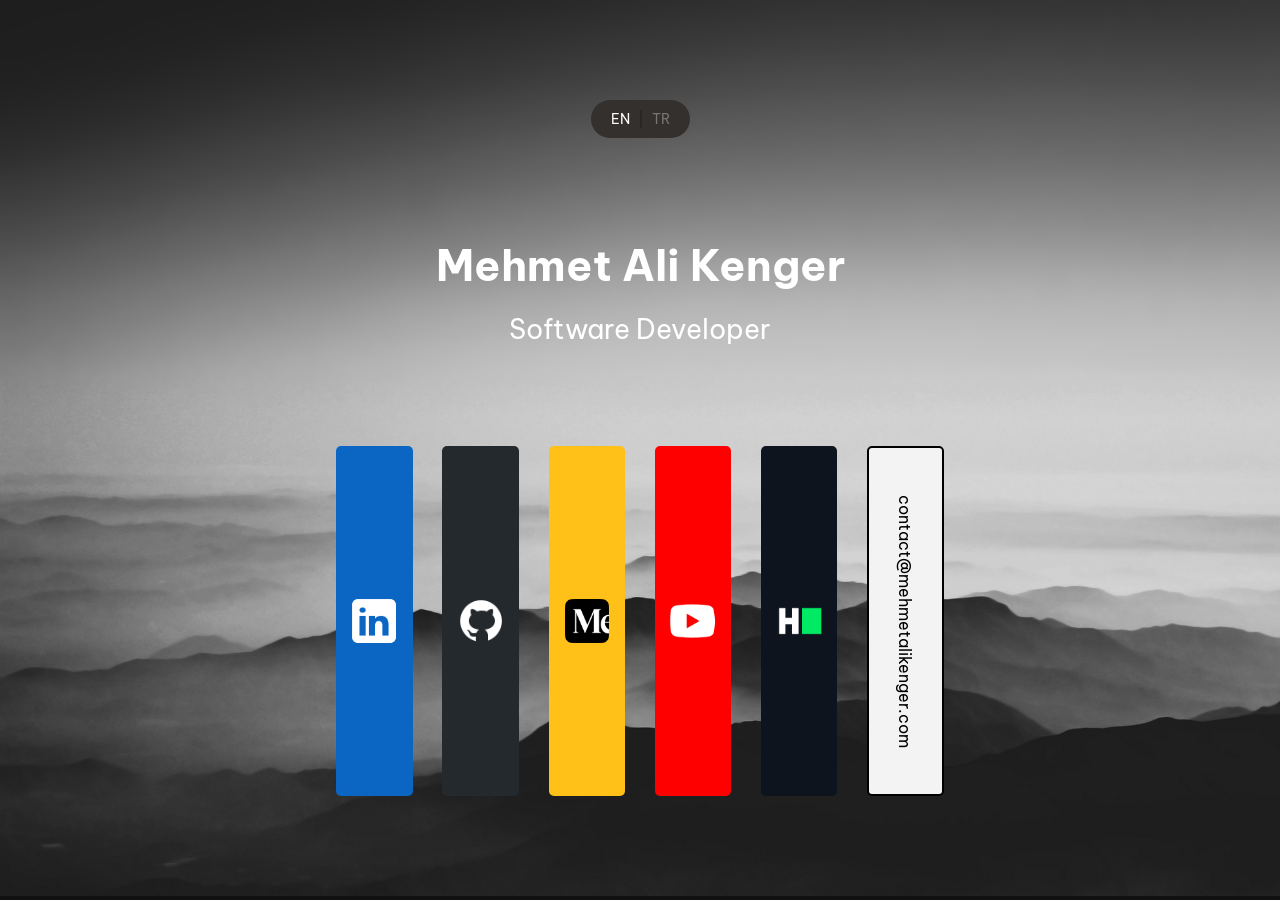
==== index.html @ 7507e198 "initial commit" ====
<!DOCTYPE html>
<html lang="en">
  <head>
    <meta charset="UTF-8" />
    <meta name="viewport" content="width=device-width, initial-scale=1.0" />
    <meta
      name="description"
      content="Mehmet Ali Kenger is a computer engineering student who is passionate about software development."
    />
    <meta name="google" content="notranslate" />
    <link rel="canonical" href="https://mehmetalikenger.com/" />
    <link
      rel="alternate"
      href="https://mehmetalikenger.com/"
      hreflang="en-US"
    />
    <link
      rel="alternate"
      href="https://mehmetalikenger.com/tr/"
      hreflang="tr-TR"
    />
    <link
      rel="icon"
      href="https://mehmetalikenger.com/favicon.ico"
      type="image/x-icon"
    />
    <link rel="stylesheet" href="css/style.css" />
    <title>Mehmet Ali Kenger</title>
  </head>
  <body>
    <main>
      <div class="lang">
        <div class="lang-btn">
          <p>EN</p>
          <div class="lang-btn-line"></div>
          <a href="tr/index.html">TR</a>
        </div>
      </div>
      <div class="info-container">
        <h1>Mehmet Ali Kenger</h1>
        <p class="title">Software Developer</p>
      </div>
      <div class="links-container">
        <div class="link-btn linkedin">
          <a
            href="https://www.linkedin.com/in/mehmetalikenger/"
            target="_blank"
          >
            <img src="images/logos/linkedin.png" alt="linkedin-logo" />
          </a>
        </div>
        <div class="link-btn github">
          <a href="https://github.com/mehmetalikenger" target="_blank">
            <img src="images/logos/github.png" alt="github-logo" />
          </a>
        </div>
        <div class="link-btn medium">
          <a href="https://medium.com/@kengermehmetali" target="_blank">
            <img src="images/logos/medium.png" alt="medium-logo" />
          </a>
        </div>
        <div class="link-btn youtube">
          <a href="https://www.youtube.com/@kengermehmetali" target="_blank">
            <img src="images/logos/youtube.png" alt="youtube-logo" />
          </a>
        </div>
        <div class="link-btn hackerrank">
          <a
            href="https://www.hackerrank.com/profile/kengermehmetali"
            target="_blank"
          >
            <img src="images/logos/hackerrank.png" alt="hackerrank-logo" />
          </a>
        </div>
        <div class="link-btn mail">
          <a href="mailto:contact@mehmetalikenger.com">
            contact@mehmetalikenger.com
          </a>
        </div>
      </div>
    </main>
  </body>
</html>
---- css/style.css ----
@import url("https://fonts.googleapis.com/css2?family=Be+Vietnam+Pro:ital,wght@0,100;0,200;0,300;0,400;0,500;0,600;0,700;0,800;0,900;1,100;1,200;1,300;1,400;1,500;1,600;1,700;1,800;1,900&display=swap");

* {
  margin: 0;
  padding: 0;
  box-sizing: border-box;
}

html {
  color-scheme: dark;
}

body {
  background-color: #111111;
  font-family: "Be Vietnam Pro", sans-serif;
  background-image: url("../images/bg5.png");
  background-size: cover;
  background-repeat: no-repeat;
}

main {
  width: 100%;
  padding: 0 30px;
  padding-bottom: 100px;
}

.lang {
  width: 100%;
  display: flex;
  justify-content: center;
  margin-top: 50px;
}

.lang-btn {
  background-color: #33302d;
  display: flex;
  padding: 10px 20px;
  border-radius: 20px;
  font-size: 0.9rem;
}

.lang-btn p {
  color: #fff;
  cursor: pointer;
}

.lang-btn-line {
  width: 2px;
  margin: 0 10px;
  background-color: #292724;
  border-radius: 2px;
}

.lang-btn a {
  color: #787575;
  text-decoration: none;
}

.info-container {
  width: 100%;
  display: flex;
  flex-direction: column;
  align-items: center;
  margin-top: 80px;
}

.info-container h1 {
  color: #fff;
}

.info-container .title {
  color: #fff;
  font-size: 1.2rem;
  margin-top: 20px;
}

.info-container p {
  font-size: 0.9rem;
  margin-top: 40px;
  text-align: center;
}

.links-container {
  margin: 0 auto;
  margin-top: 60px;
  width: 80%;
}

.link-btn {
  width: 100%;
  border-radius: 5px;
}

.link-btn:not(:first-child) {
  margin-top: 20px;
}

.link-btn a {
  height: 100%;
  display: flex;
  justify-content: center;
  align-items: center;
  padding: 5px 0;
}

.link-btn a img {
  width: 40px;
}

.linkedin {
  background-color: #0a66c2;
}

.github {
  background-color: #24292e;
}

.medium {
  background-color: #ffc118;
}

.youtube {
  background-color: #ff0000;
}

.hackerrank {
  background-color: #0d141e;
}

.mail {
  background-color: #f3f3f3;
  height: 50px;
  border: 2px solid #000000;
  cursor: pointer;
}

.mail a {
  color: #000000;
  text-decoration: none;
  font-size: 0.8rem;
  font-weight: 400;
}

@media only screen and (min-width: 375px) {
  .mail a {
    font-size: 0.9rem;
  }
}

@media only screen and (min-width: 412px) {
  .mail a {
    font-size: 1rem;
  }
}

@media only screen and (min-width: 768px) {
  main {
    width: 70%;
    margin: 0 auto;
  }

  .lang {
    margin-top: 100px;
  }

  .info-container {
    margin-top: 100px;
  }

  .info-container h1 {
    font-size: 2.5rem;
  }

  .info-container .title {
    font-size: 1.5rem;
  }

  .links-container {
    width: 70%;
  }
}

@media only screen and (min-width: 1024px) {
  main {
    width: 60%;
  }

  .lang {
    margin-top: 120px;
  }

  .info-container {
    margin-top: 120px;
  }

  .info-container h1 {
    font-size: 2.7rem;
  }

  .info-container .title {
    font-size: 1.7rem;
  }

  .links-container {
    width: 65%;
  }
}

@media only screen and (min-width: 1200px) {
  .lang {
    margin-top: 100px;
  }

  .info-container {
    margin-top: 100px;
  }

  .links-container {
    width: 90%;
    height: 350px;
    display: flex;
    justify-content: space-around;
    align-items: stretch;
    margin-top: 100px;
  }

  .link-btn {
    width: 12%;
    margin-top: 0 !important;
  }

  .link-btn a img {
    width: 52px;
  }

  .mail {
    height: auto;
  }

  .mail a {
    transform: rotate(90deg);
  }

  .linkedin:hover {
    background-color: #126fcc;
  }

  .github:hover {
    background-color: #282e33;
  }

  .medium:hover {
    background-color: #fdc529;
  }

  .youtube:hover {
    background-color: #fd1515;
  }

  .hackerrank:hover {
    background-color: #101720;
  }

  .mail:hover {
    background-color: #ffffff;
  }
}

@media only screen and (min-width: 1600px) {
  .links-container {
    width: 80%;
  }
}

@media only screen and (min-width: 2250px) {
  .lang {
    margin-top: 150px;
  }

  .lang-btn {
    padding: 15px 30px;
  }

  .lang-btn p {
    font-size: 1.2rem;
  }

  .lang-btn-line {
    width: 3px;
    margin: 0 15px;
    border-radius: 3px;
  }

  .lang-btn a {
    font-size: 1.2rem;
  }

  .info-container {
    margin-top: 150px;
  }

  .info-container h1 {
    font-size: 3.5rem;
  }

  .info-container .title {
    font-size: 2rem;
  }

  .info-container p {
    font-size: 1.2rem;
  }

  .links-container {
    width: 70%;
    margin-top: 120px;
  }

  .link-btn {
    width: 10%;
  }

  .link-btn a img {
    width: 60px;
  }

  .mail a {
    font-size: 1.2rem;
  }
}

@media only screen and (min-width: 3200px) {
  .lang {
    margin-top: 200px;
  }

  .lang-btn {
    padding: 20px 35px;
  }

  .lang-btn p {
    font-size: 1.3rem;
  }

  .lang-btn-line {
    width: 3px;
    margin: 0 15px;
    border-radius: 3px;
  }

  .lang-btn a {
    font-size: 1.3rem;
  }

  .info-container {
    margin-top: 180px;
  }

  .info-container h1 {
    font-size: 4.5rem;
  }

  .info-container .title {
    font-size: 3rem;
  }

  .info-container p {
    font-size: 1.4rem;
  }

  .links-container {
    width: 70%;
    margin-top: 150px;
    height: 400px;
  }

  .link-btn {
    width: 10%;
  }

  .link-btn a img {
    width: 70px;
  }

  .mail a {
    font-size: 1.3rem;
  }
}
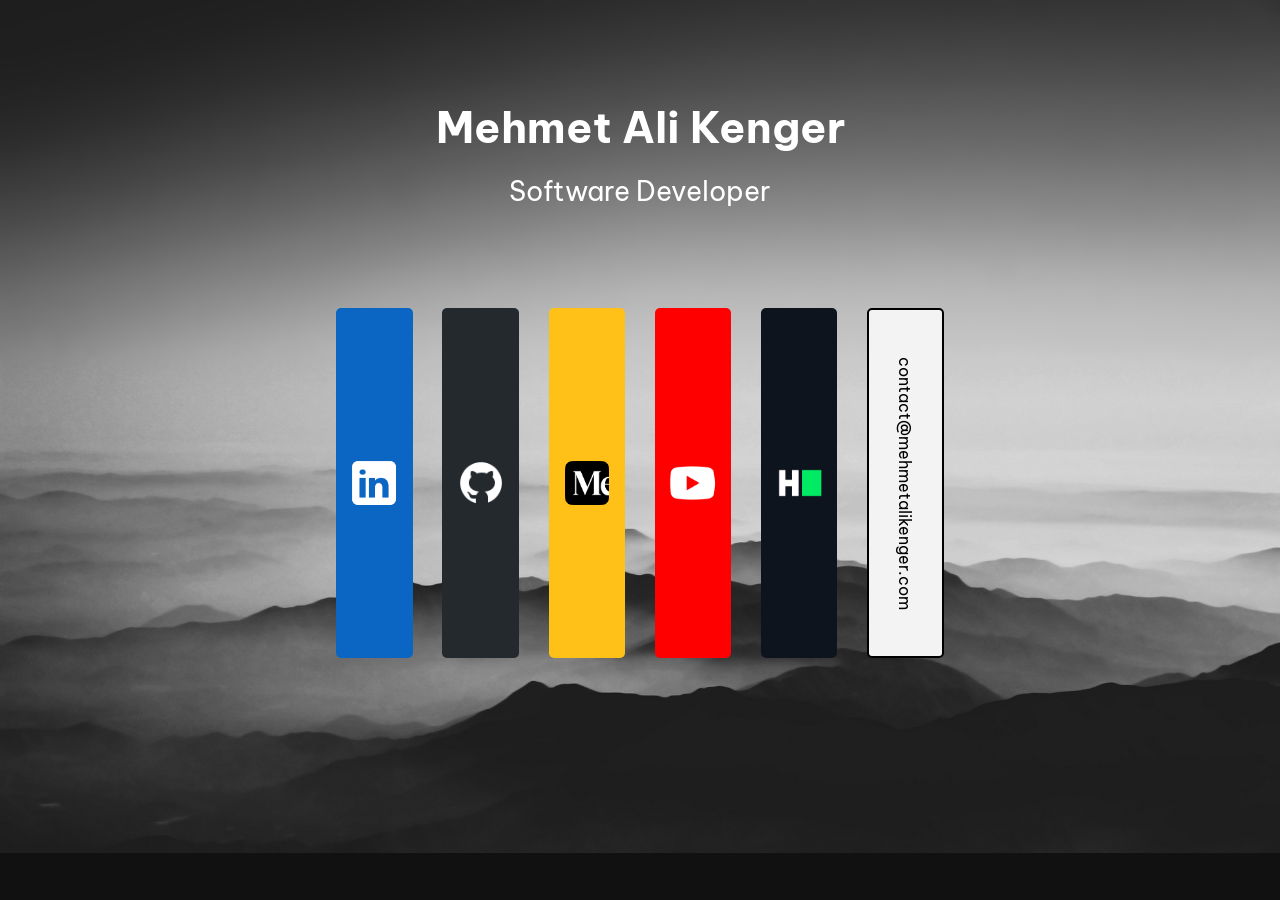
==== commit 44d4a16e: "Update index.html" ====
--- a/index.html
+++ b/index.html
@@ -29,13 +29,6 @@
   </head>
   <body>
     <main>
-      <div class="lang">
-        <div class="lang-btn">
-          <p>EN</p>
-          <div class="lang-btn-line"></div>
-          <a href="tr/index.html">TR</a>
-        </div>
-      </div>
       <div class="info-container">
         <h1>Mehmet Ali Kenger</h1>
         <p class="title">Software Developer</p>
--- a/css/style.css
+++ b/css/style.css
@@ -238,7 +238,8 @@
   }
 
   .mail a {
-    transform: rotate(90deg);
+    writing-mode: vertical-rl;
+    width: 100%;
   }
 
   .linkedin:hover {
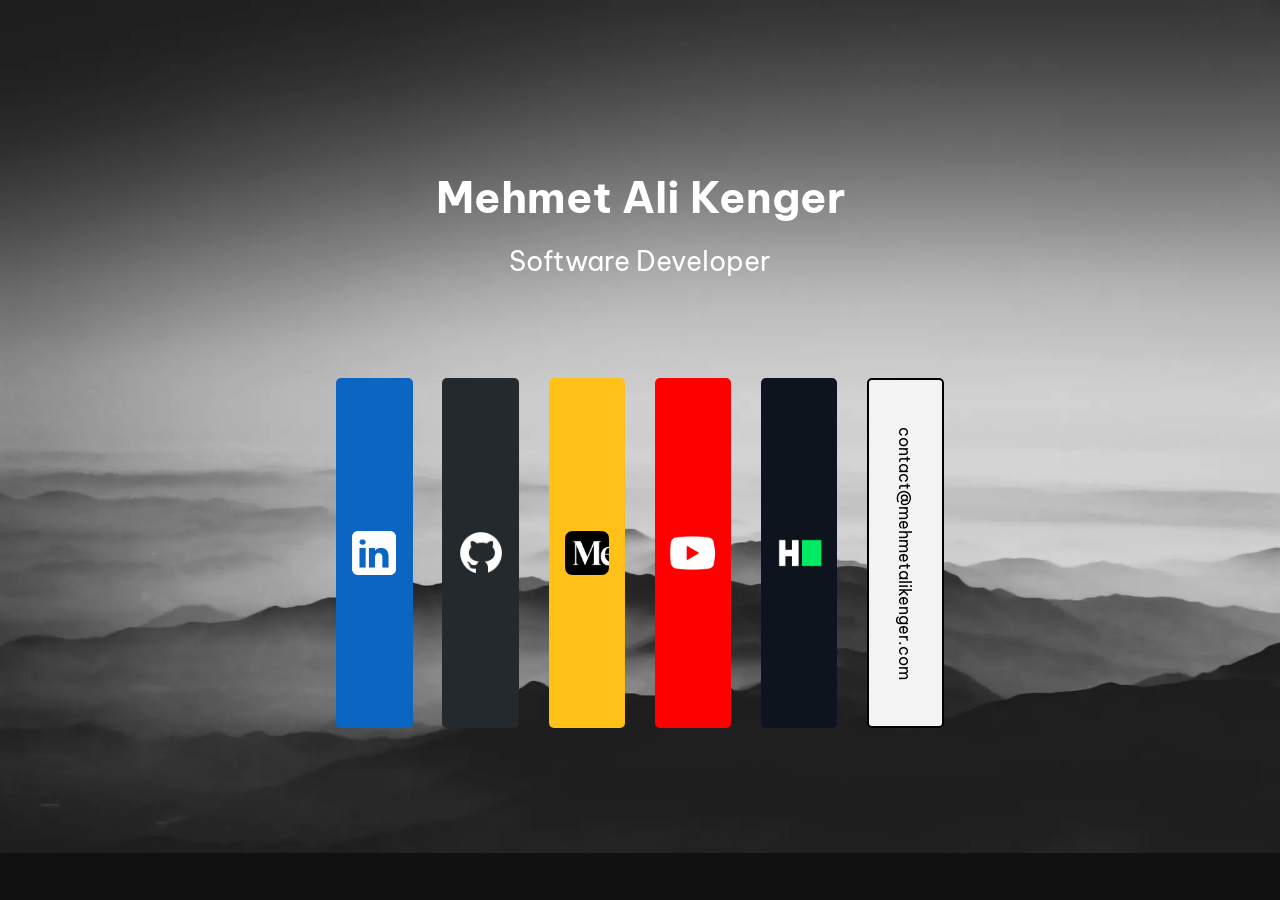
==== commit 90161451: "Update index.html" ====
--- a/index.html
+++ b/index.html
@@ -59,7 +59,7 @@
         </div>
         <div class="link-btn hackerrank">
           <a
-            href="https://www.hackerrank.com/profile/kengermehmetali"
+            href="https://www.hackerrank.com/profile/mehmetali_k"
             target="_blank"
           >
             <img src="images/logos/hackerrank.png" alt="hackerrank-logo" />
--- a/css/style.css
+++ b/css/style.css
@@ -13,15 +13,16 @@
 body {
   background-color: #111111;
   font-family: "Be Vietnam Pro", sans-serif;
-  background-image: url("../images/bg5.png");
-  background-size: cover;
+  background-image: url("../images/bg5.webp");
+  background-size: fill;
   background-repeat: no-repeat;
 }
 
 main {
   width: 100%;
   padding: 0 30px;
-  padding-bottom: 100px;
+  margin-top: 120px;
+  margin-bottom: 70px;
 }
 
 .lang {
@@ -157,6 +158,8 @@
   main {
     width: 70%;
     margin: 0 auto;
+    margin-top: 170px;
+    margin-bottom: 0;
   }
 
   .lang {
@@ -207,6 +210,11 @@
 }
 
 @media only screen and (min-width: 1200px) {
+
+  body{
+    background-size: cover;
+  }
+
   .lang {
     margin-top: 100px;
   }
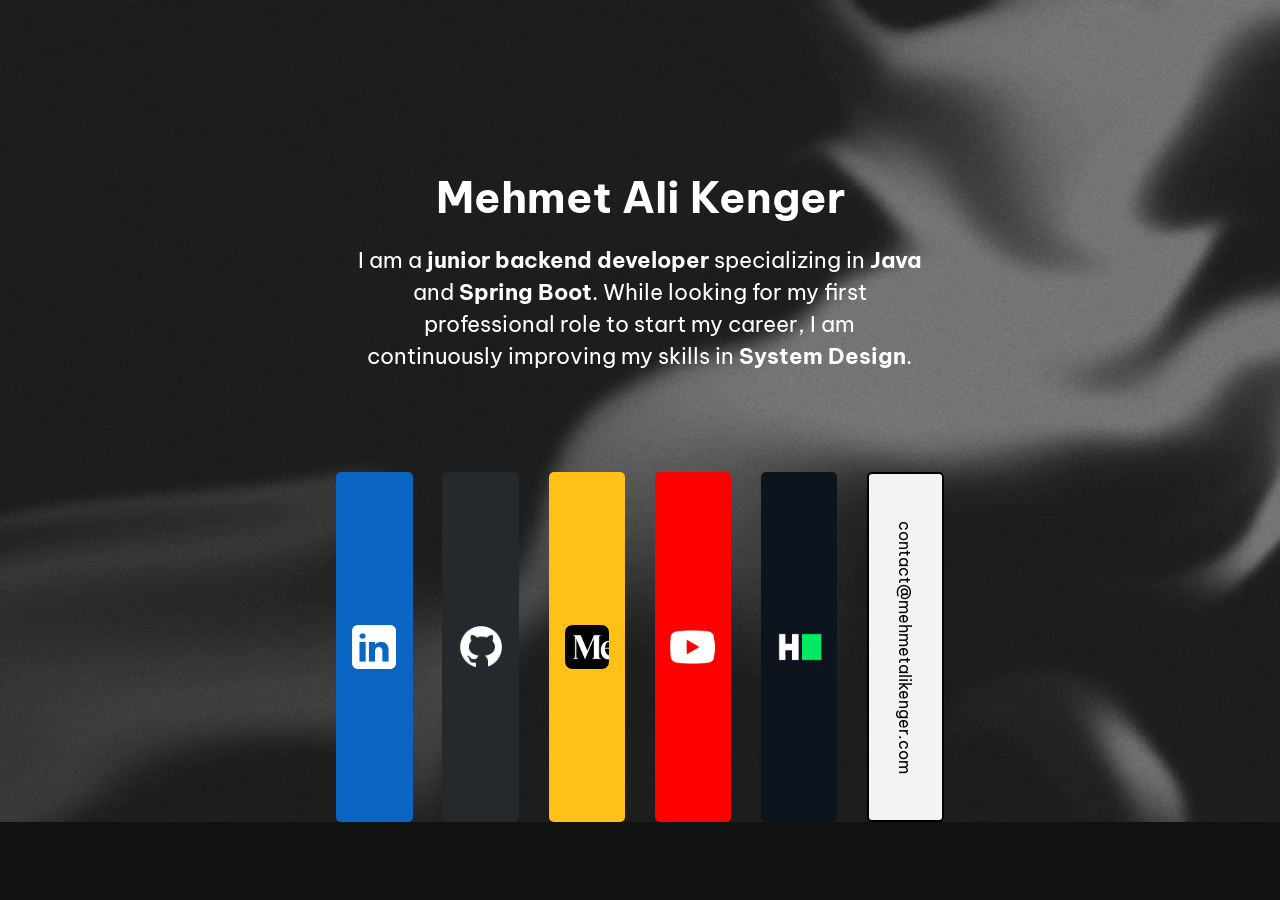
==== commit a8ae45ba: "title change" ====
--- a/index.html
+++ b/index.html
@@ -31,7 +31,8 @@
     <main>
       <div class="info-container">
         <h1>Mehmet Ali Kenger</h1>
-        <p class="title">Software Developer</p>
+        <p class="title">I am a <b>junior backend developer</b> specializing in <b>Java</b> and <b>Spring Boot</b>. While looking for my first professional role to start my career, I am continuously improving my skills in <b>System Design</b>.</p>
+        <p></p>
       </div>
       <div class="links-container">
         <div class="link-btn linkedin">
--- a/css/style.css
+++ b/css/style.css
@@ -13,7 +13,7 @@
 body {
   background-color: #111111;
   font-family: "Be Vietnam Pro", sans-serif;
-  background-image: url("../images/bg5.webp");
+  background-image: url("../images/bg.webp");
   background-size: fill;
   background-repeat: no-repeat;
 }
@@ -71,8 +71,9 @@
 
 .info-container .title {
   color: #fff;
-  font-size: 1.2rem;
+  font-size: 1rem;
   margin-top: 20px;
+  line-height: 1.3rem;
 }
 
 .info-container p {
@@ -83,7 +84,6 @@
 
 .links-container {
   margin: 0 auto;
-  margin-top: 60px;
   width: 80%;
 }
 
@@ -175,10 +175,12 @@
   }
 
   .info-container .title {
-    font-size: 1.5rem;
-  }
-
-  .links-container {
+    font-size: 1.2rem;
+    line-height: 1.7rem;
+  }
+
+  .links-container {
+    margin-top: 25px;
     width: 70%;
   }
 }
@@ -201,10 +203,12 @@
   }
 
   .info-container .title {
-    font-size: 1.7rem;
-  }
-
-  .links-container {
+    font-size: 1.4rem;
+    line-height: 2rem;
+  }
+
+  .links-container {
+    margin-top: 30px;
     width: 65%;
   }
 }
@@ -221,6 +225,10 @@
 
   .info-container {
     margin-top: 100px;
+  }
+
+  .info-container .title {
+    width: 80%;
   }
 
   .links-container {
@@ -229,7 +237,7 @@
     display: flex;
     justify-content: space-around;
     align-items: stretch;
-    margin-top: 100px;
+    margin-top: 60px;
   }
 
   .link-btn {
@@ -313,7 +321,11 @@
   }
 
   .info-container .title {
-    font-size: 2rem;
+    width: 60%;
+    font-size: 1.5rem;
+    line-height: 2.2rem;
+    margin-top: 40px;
+    
   }
 
   .info-container p {
@@ -322,7 +334,7 @@
 
   .links-container {
     width: 70%;
-    margin-top: 120px;
+    margin-top: 90px;
   }
 
   .link-btn {
@@ -370,7 +382,9 @@
   }
 
   .info-container .title {
-    font-size: 3rem;
+    font-size: 1.7rem;
+    line-height: 2.2rem;
+    margin-top: 40px;
   }
 
   .info-container p {
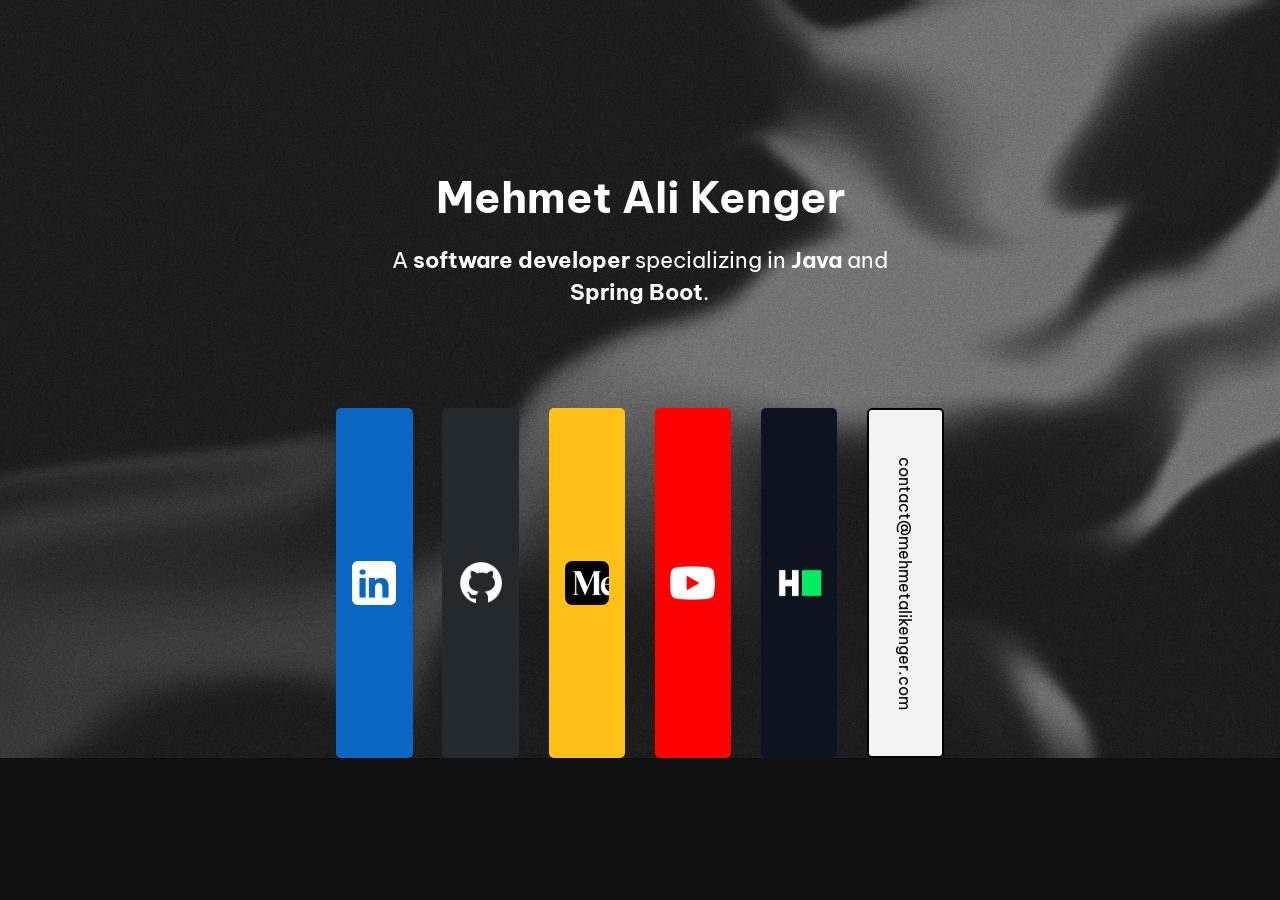
==== commit f65ab7f5: "Revise personal description in index.html Updated personal description to reflect broader software d" ====
--- a/index.html
+++ b/index.html
@@ -31,7 +31,7 @@
     <main>
       <div class="info-container">
         <h1>Mehmet Ali Kenger</h1>
-        <p class="title">I am a <b>junior backend developer</b> specializing in <b>Java</b> and <b>Spring Boot</b>. While looking for my first professional role to start my career, I am continuously improving my skills in <b>System Design</b>.</p>
+        <p class="title">A <b>software developer</b> specializing in <b>Java</b> and <b>Spring Boot</b>.
         <p></p>
       </div>
       <div class="links-container">
--- a/css/style.css
+++ b/css/style.css
@@ -13,7 +13,7 @@
 body {
   background-color: #111111;
   font-family: "Be Vietnam Pro", sans-serif;
-  background-image: url("../images/bg.webp");
+  background-image: url("../images/bg.png");
   background-size: fill;
   background-repeat: no-repeat;
 }
